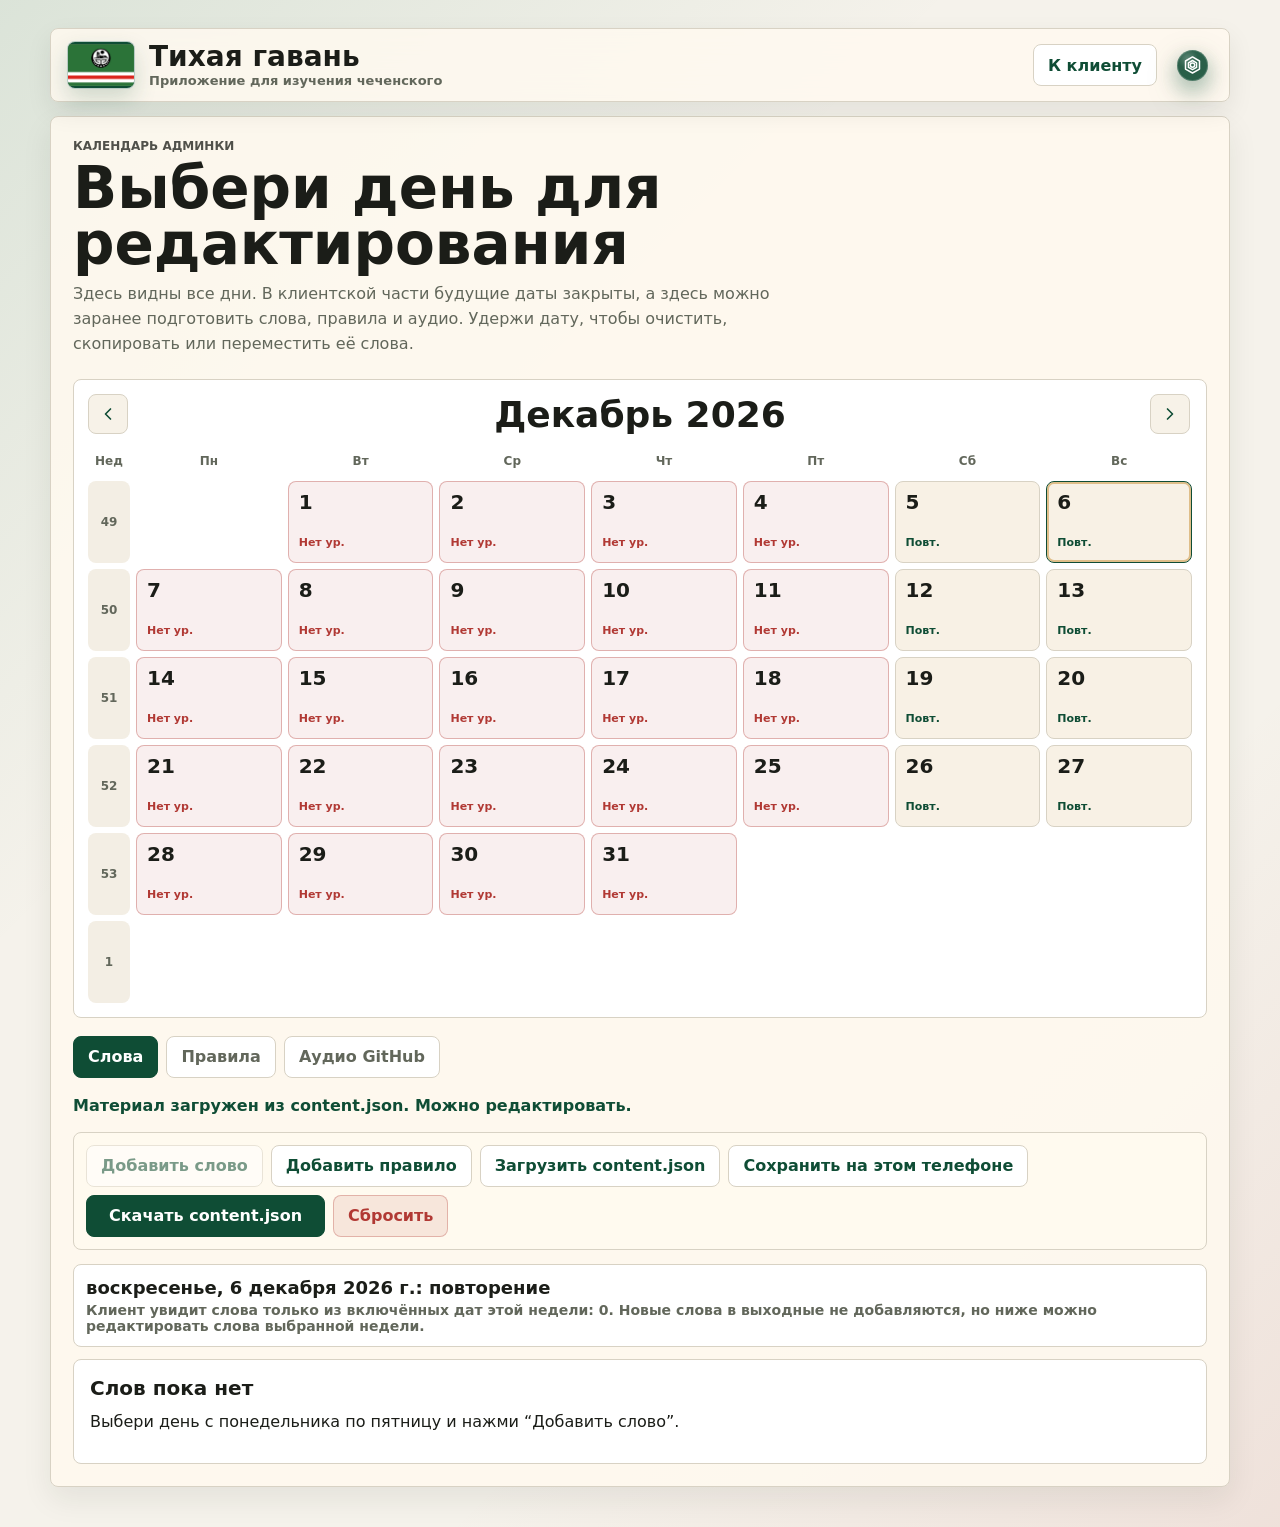
==== admin.html @ e3f19f4a "Move settings info to bottom" ====
<!doctype html>
<html lang="ru">
  <head>
    <meta charset="utf-8" />
    <meta name="viewport" content="width=device-width, initial-scale=1" />
    <meta name="description" content="Админ-панель приложения Тихая гавань." />
    <meta name="theme-color" content="#0f4d35" />
    <meta name="apple-mobile-web-app-capable" content="yes" />
    <meta name="apple-mobile-web-app-title" content="Тихая гавань" />
    <meta name="apple-mobile-web-app-status-bar-style" content="default" />
    <title>Тихая гавань: админка</title>
    <link rel="manifest" href="./manifest.webmanifest" />
    <link rel="icon" href="./icons/icon.svg" type="image/svg+xml" />
    <link rel="apple-touch-icon" sizes="192x192" href="./icons/icon-192.png" />
    <link rel="apple-touch-icon" sizes="512x512" href="./icons/icon-512.png" />
    <link rel="stylesheet" href="./styles.css?v=2.1.6" />
  </head>
  <body>
    <main class="app-shell admin-shell">
      <header class="brand-header" aria-label="Админ-панель">
        <img class="brand-flag" src="./icons/ichkeria-flag.png" alt="" aria-hidden="true" />
        <div class="brand-title">
          <strong>Тихая гавань</strong>
          <span>Приложение для изучения чеченского</span>
        </div>
        <a class="secondary-button admin-client-link" href="./index.html">К клиенту</a>
        <button id="open-settings" class="settings-button" type="button" aria-label="Открыть настройки">
          <svg viewBox="0 0 24 24" aria-hidden="true">
            <path d="M12 3.8 18.7 7.7v7.7L12 19.2l-6.7-3.8V7.7L12 3.8Z" />
            <path d="M12 7.2 15.9 9.4v4.4L12 16l-3.9-2.2V9.4L12 7.2Z" />
            <circle cx="12" cy="11.6" r="2.1" />
          </svg>
        </button>
      </header>

      <section class="calendar-screen admin-panel" aria-labelledby="admin-title">
        <div class="section-heading">
          <p class="eyebrow">Календарь админки</p>
          <h1 id="admin-title">Выбери день для редактирования</h1>
          <p>
            Здесь видны все дни. В клиентской части будущие даты закрыты, а здесь
            можно заранее подготовить слова, правила и аудио. Удержи дату, чтобы
            очистить, скопировать или переместить её слова.
          </p>
        </div>

        <div class="calendar-card">
          <div class="month-toolbar">
            <button id="admin-prev-month" class="icon-button" type="button" aria-label="Предыдущий месяц">
              <svg viewBox="0 0 24 24" aria-hidden="true">
                <path d="m15 18-6-6 6-6" />
              </svg>
            </button>
            <h2 id="admin-month-title"></h2>
            <button id="admin-next-month" class="icon-button" type="button" aria-label="Следующий месяц">
              <svg viewBox="0 0 24 24" aria-hidden="true">
                <path d="m9 18 6-6-6-6" />
              </svg>
            </button>
          </div>

          <div class="month-weekdays" aria-hidden="true">
            <span>Нед</span>
            <span>Пн</span>
            <span>Вт</span>
            <span>Ср</span>
            <span>Чт</span>
            <span>Пт</span>
            <span>Сб</span>
            <span>Вс</span>
          </div>
          <div id="admin-month-calendar" class="month-calendar" aria-label="Календарь месяца"></div>
        </div>

        <div class="admin-tabs" role="tablist" aria-label="Разделы админки">
          <button class="segment is-active" data-admin-tab="phrases" type="button">Слова</button>
          <button class="segment" data-admin-tab="sounds" type="button">Правила</button>
          <button class="segment" data-admin-tab="audio" type="button">Аудио GitHub</button>
        </div>

        <div id="admin-feedback" class="admin-feedback" aria-live="polite"></div>

        <div class="admin-actions admin-actions--top">
          <button id="add-phrase" class="secondary-button" type="button">Добавить слово</button>
          <button id="add-sound" class="secondary-button" type="button">Добавить правило</button>
          <label class="secondary-button import-button">
            Загрузить content.json
            <input id="import-content" type="file" accept="application/json,.json" />
          </label>
          <button id="save-content" class="secondary-button" type="button">Сохранить на этом телефоне</button>
          <button id="export-content" class="rules-button" type="button">Скачать content.json</button>
          <button id="reset-content" class="danger-button" type="button">Сбросить</button>
        </div>

        <div id="admin-day-summary" class="admin-day-summary"></div>
        <section id="admin-phrases" class="admin-section"></section>
        <section id="admin-sounds" class="admin-section is-hidden"></section>
        <section id="admin-audio" class="admin-section is-hidden">
          <div class="audio-help">
            <h2>Как привязать аудио</h2>
            <p>
              Загрузи файл в папку <code>audio/</code> репозитория
              <code>Unnamed00000/tihaya-gavan</code>, открой Raw-ссылку и вставь
              URL в нужное слово или звук. Пример:
              <code>https://raw.githubusercontent.com/Unnamed00000/tihaya-gavan/main/audio/salam.mp3</code>.
              После сохранения кнопка озвучки появится только там, где есть ссылка.
            </p>
          </div>
          <div id="admin-audio-list"></div>
        </section>
      </section>
    </main>

    <div id="date-action-modal" class="date-action-modal is-hidden" role="dialog" aria-modal="true" aria-labelledby="date-action-title">
      <div class="date-action-backdrop" data-close-date-action></div>
      <section class="date-action-sheet" aria-label="Действия с датой">
        <div>
          <p class="eyebrow">Действия с датой</p>
          <h2 id="date-action-title">Выбранный день</h2>
          <p id="date-action-note">Можно очистить урок или перенести слова на другую дату.</p>
        </div>
        <div class="date-action-buttons">
          <button id="clear-date-content" class="danger-button" type="button">Очистить</button>
          <button id="copy-date-content" class="secondary-button" type="button">Копировать</button>
          <button id="move-date-content" class="rules-button" type="button">Переместить</button>
        </div>
        <button id="close-date-action" class="secondary-button date-action-close" type="button">Отмена</button>
      </section>
    </div>

    <div id="settings-modal" class="settings-modal is-hidden" role="dialog" aria-modal="true" aria-labelledby="settings-title">
      <div class="settings-backdrop" data-close-settings></div>
      <section class="settings-sheet" aria-label="Настройки приложения">
        <div class="settings-head">
          <div>
            <p class="eyebrow">Настройки</p>
            <h2 id="settings-title">Тихая гавань</h2>
          </div>
          <button id="close-settings" class="icon-button" type="button" aria-label="Закрыть настройки">
            <svg viewBox="0 0 24 24" aria-hidden="true">
              <path d="M18 6 6 18M6 6l12 12" />
            </svg>
          </button>
        </div>

        <div class="setting-group">
          <div class="setting-label">
            <strong>Тема</strong>
            <span id="theme-value">Светлая</span>
          </div>
          <label class="setting-switch">
            <input id="theme-toggle" type="checkbox" />
            <span></span>
          </label>
        </div>

        <label class="setting-range">
          <span>
            <strong>Цвет</strong>
            <em id="color-value">Зелёный</em>
          </span>
          <input id="accent-range" type="range" min="0" max="4" step="1" value="0" />
        </label>

        <div class="setting-group">
          <div class="setting-label">
            <strong>Звук</strong>
            <span id="sound-toggle-value">Включён</span>
          </div>
          <label class="setting-switch">
            <input id="sound-toggle" type="checkbox" checked />
            <span></span>
          </label>
        </div>

        <label class="setting-range">
          <span>
            <strong>Громкость</strong>
            <em id="volume-value">80%</em>
          </span>
          <input id="volume-range" type="range" min="0" max="100" step="5" value="80" />
        </label>

        <div class="setting-group">
          <div class="setting-label">
            <strong>Вибрация</strong>
            <span id="vibration-toggle-value">Включена</span>
          </div>
          <label class="setting-switch">
            <input id="vibration-toggle" type="checkbox" checked />
            <span></span>
          </label>
        </div>

        <label class="setting-range">
          <span>
            <strong>Сила вибрации</strong>
            <em id="vibration-value">40%</em>
          </span>
          <input id="vibration-range" type="range" min="0" max="100" step="10" value="40" />
        </label>

        <div class="settings-info">
          <div>
            <span>Версия программы</span>
            <strong id="app-version">2.1.6</strong>
          </div>
          <div class="creator-box">
            <span>Создатель программы</span>
            <strong class="creator-note">
              <span>программа создавалась</span>
              <span>лично для</span>
              <span>Анны Погосян</span>
              <span class="creator-heart" aria-hidden="true">♥</span>
            </strong>
          </div>
        </div>
      </section>
    </div>

    <script defer src="./app.js?v=2.1.6"></script>
    <script defer src="./admin.js?v=2.1.6"></script>
  </body>
</html>
---- styles.css ----
:root {
  color-scheme: light;
  --bg: #f5f2eb;
  --ink: #1b1d18;
  --muted: #62675b;
  --line: #d8d2c4;
  --paper: #fffaf0;
  --paper-strong: #ffffff;
  --green: #1f7a52;
  --green-deep: #0f4d35;
  --accent-readable: #0f4d35;
  --red: #b13934;
  --pink: #d84f7d;
  --gold: #c78b2f;
  --shadow: 0 18px 50px rgba(31, 37, 29, 0.12);
  --radius: 8px;
}

body[data-theme="dark"] {
  color-scheme: dark;
  --bg: #111713;
  --ink: #f6f1e7;
  --muted: #b9c1b5;
  --line: #344237;
  --paper: #1b241e;
  --paper-strong: #222d26;
  --accent-readable: #8ce0b4;
  --pink: #ff9ab8;
  --shadow: 0 18px 50px rgba(0, 0, 0, 0.34);
}

* {
  box-sizing: border-box;
}

body {
  margin: 0;
  min-width: 320px;
  background:
    linear-gradient(135deg, rgba(31, 122, 82, 0.12), transparent 34%),
    linear-gradient(315deg, rgba(177, 57, 52, 0.09), transparent 30%),
    var(--bg);
  color: var(--ink);
  font-family:
    Inter,
    "Segoe UI",
    system-ui,
    -apple-system,
    BlinkMacSystemFont,
    sans-serif;
}

body[data-theme="dark"] {
  background:
    linear-gradient(135deg, rgba(43, 139, 94, 0.22), transparent 34%),
    linear-gradient(315deg, rgba(199, 139, 47, 0.12), transparent 32%),
    var(--bg);
}

button,
input {
  font: inherit;
}

input,
textarea,
select,
button {
  color: inherit;
}

input::placeholder,
textarea::placeholder {
  color: var(--muted);
  opacity: 0.82;
}

button {
  cursor: pointer;
}

button:disabled {
  cursor: not-allowed;
  opacity: 0.55;
}

.sr-only {
  position: absolute;
  width: 1px;
  height: 1px;
  padding: 0;
  margin: -1px;
  overflow: hidden;
  clip: rect(0, 0, 0, 0);
  white-space: nowrap;
  border: 0;
}

.is-hidden {
  display: none !important;
}

.app-shell {
  width: min(1180px, calc(100% - 32px));
  margin: 0 auto;
  padding: 28px 0 40px;
}

.brand-header {
  position: sticky;
  top: 10px;
  z-index: 20;
  display: flex;
  align-items: center;
  gap: 14px;
  min-height: 72px;
  margin-bottom: 14px;
  padding: 12px 16px;
  border: 1px solid var(--line);
  border-radius: var(--radius);
  background: rgba(255, 250, 240, 0.84);
  backdrop-filter: blur(16px);
  box-shadow: 0 10px 26px rgba(31, 37, 29, 0.08);
}

body[data-theme="dark"] .brand-header,
body[data-theme="dark"] .calendar-screen,
body[data-theme="dark"] .rules-screen,
body[data-theme="dark"] .lesson-content {
  background: rgba(27, 36, 30, 0.92);
}

.brand-flag {
  width: 68px;
  height: 48px;
  flex: 0 0 auto;
  border: 1px solid rgba(255, 255, 255, 0.7);
  border-radius: var(--radius);
  object-fit: contain;
  object-position: center;
  background: var(--green-deep);
  box-shadow: 0 10px 22px rgba(15, 77, 53, 0.18);
}

.brand-title {
  display: grid;
  flex: 1;
  gap: 2px;
  min-width: 0;
}

.brand-title span {
  color: var(--muted);
  font-size: 13px;
  font-weight: 800;
}

.brand-title strong {
  color: var(--ink);
  font-size: 28px;
  line-height: 1;
}

.install-button {
  min-height: 42px;
  padding: 0 14px;
  border: 1px solid var(--green-deep);
  border-radius: var(--radius);
  background: var(--green-deep);
  color: #ffffff;
  font-weight: 900;
}

.settings-button {
  position: relative;
  display: grid;
  place-items: center;
  width: 42px;
  aspect-ratio: 1;
  border: 0;
  border-radius: 50%;
  background: transparent;
  color: #ffffff;
  filter: drop-shadow(0 8px 14px rgba(15, 77, 53, 0.26));
  transition:
    transform 160ms ease,
    filter 160ms ease;
}

.settings-button::before {
  position: absolute;
  width: 31px;
  aspect-ratio: 1;
  border-radius: 50%;
  background:
    radial-gradient(circle at 35% 28%, rgba(255, 255, 255, 0.24), transparent 34%),
    rgba(15, 77, 53, 0.88);
  box-shadow:
    0 9px 20px rgba(15, 77, 53, 0.26),
    inset 0 0 0 1px rgba(255, 255, 255, 0.18);
  content: "";
}

.settings-button:active {
  transform: scale(0.96);
}

.settings-button svg {
  position: relative;
  width: 25px;
  height: 25px;
  fill: none;
  stroke: #ffffff;
  stroke-width: 1.45;
  stroke-linecap: round;
  stroke-linejoin: round;
}

.calendar-screen {
  min-height: calc(100vh - 134px);
  padding: 24px;
  border: 1px solid var(--line);
  border-radius: var(--radius);
  background: rgba(255, 250, 240, 0.88);
  box-shadow: 0 12px 30px rgba(31, 37, 29, 0.08);
}

.calendar-screen .section-heading {
  margin-bottom: 22px;
}

.calendar-screen h1 {
  margin-bottom: 10px;
  font-size: clamp(34px, 5vw, 58px);
}

.calendar-card {
  padding: 14px;
  border: 1px solid var(--line);
  border-radius: var(--radius);
  background: #ffffff;
}

.priority-rule {
  display: grid;
  grid-template-columns: minmax(0, 1fr) auto;
  gap: 14px;
  align-items: center;
  margin: 0 0 16px;
  padding: 16px;
  border: 1px solid rgba(199, 139, 47, 0.45);
  border-radius: var(--radius);
  background:
    linear-gradient(135deg, rgba(199, 139, 47, 0.18), rgba(31, 122, 82, 0.08)),
    var(--paper-strong);
}

.priority-rule h2 {
  margin-bottom: 6px;
  color: var(--ink);
  font-size: clamp(24px, 4vw, 34px);
  line-height: 1.04;
}

.priority-rule p:not(.eyebrow) {
  margin-bottom: 0;
  color: var(--muted);
  line-height: 1.45;
}

.priority-rule .rules-button {
  margin-top: 0;
  white-space: nowrap;
}

body[data-theme="dark"] .calendar-card,
body[data-theme="dark"] .priority-rule,
body[data-theme="dark"] .mentor-card,
body[data-theme="dark"] .study-panel,
body[data-theme="dark"] .quiz-panel,
body[data-theme="dark"] .letters-panel,
body[data-theme="dark"] .phrase-card,
body[data-theme="dark"] .sound-card,
body[data-theme="dark"] .question-card,
body[data-theme="dark"] .settings-sheet {
  background: var(--paper-strong);
}

body[data-theme="dark"] .calendar-day,
body[data-theme="dark"] .week-number,
body[data-theme="dark"] .icon-button,
body[data-theme="dark"] .audio-button,
body[data-theme="dark"] .back-button,
body[data-theme="dark"] .search-field,
body[data-theme="dark"] .mentor-name-card,
body[data-theme="dark"] .practice-box,
body[data-theme="dark"] .setting-switch span,
body[data-theme="dark"] .secondary-button,
body[data-theme="dark"] .answer-options button,
body[data-theme="dark"] .admin-field input,
body[data-theme="dark"] .admin-field textarea,
body[data-theme="dark"] .admin-field select,
body[data-theme="dark"] .audio-row input,
body[data-theme="dark"] .compact-stats div,
body[data-theme="dark"] .rhythm-grid span,
body[data-theme="dark"] .section-heading code {
  background: var(--paper);
}

body[data-theme="dark"] .day-pill {
  background: rgba(199, 139, 47, 0.2);
  color: #f2c36a;
}

body[data-theme="dark"] .calendar-day,
body[data-theme="dark"] .week-plan__day,
body[data-theme="dark"] .answer-options button,
body[data-theme="dark"] .admin-field input,
body[data-theme="dark"] .admin-field textarea,
body[data-theme="dark"] .admin-field select,
body[data-theme="dark"] .audio-row input {
  color: var(--ink);
}

body[data-theme="dark"] .calendar-day.is-locked,
body[data-theme="dark"] .week-plan__day.is-locked {
  border-color: var(--line);
  background: #28312a;
  color: #8f9b91;
}

body[data-theme="dark"] .calendar-day.is-locked span,
body[data-theme="dark"] .week-plan__day.is-locked span {
  color: #8f9b91;
}

body[data-theme="dark"] .calendar-day.is-selected,
body[data-theme="dark"] .week-plan__day.is-selected {
  background: rgba(31, 122, 82, 0.2);
}

body[data-theme="dark"] .calendar-day.is-review {
  background: rgba(199, 139, 47, 0.16);
}

body[data-theme="dark"] .calendar-day.is-disabled-day {
  border-color: rgba(177, 57, 52, 0.45);
  background: rgba(177, 57, 52, 0.12);
}

body[data-theme="dark"] .setting-switch span::after {
  background: var(--ink);
}

body[data-theme="dark"] .setting-switch input:checked + span {
  border-color: var(--green);
  background: var(--green);
}

body.settings-open {
  overflow: hidden;
}

.month-toolbar {
  display: grid;
  grid-template-columns: 42px minmax(0, 1fr) 42px;
  gap: 10px;
  align-items: center;
  margin-bottom: 12px;
}

.month-toolbar h2 {
  margin: 0;
  text-align: center;
  font-size: clamp(24px, 5vw, 36px);
}

.month-weekdays,
.month-calendar {
  display: grid;
  grid-template-columns: 42px repeat(7, minmax(0, 1fr));
  gap: 6px;
}

.month-weekdays {
  margin-bottom: 6px;
}

.month-weekdays span {
  display: grid;
  min-height: 28px;
  place-items: center;
  color: var(--muted);
  font-size: 12px;
  font-weight: 900;
}

.week-number {
  display: grid;
  min-height: 82px;
  place-items: center;
  border-radius: var(--radius);
  background: #f3eee4;
  color: var(--muted);
  font-size: 12px;
  font-weight: 900;
}

.calendar-day {
  display: grid;
  min-height: 82px;
  align-content: space-between;
  padding: 10px;
  border: 1px solid var(--line);
  border-radius: var(--radius);
  background: #fffdf8;
  color: var(--ink);
  text-align: left;
}

.calendar-day:disabled {
  cursor: not-allowed;
}

.calendar-day strong {
  font-size: 20px;
  line-height: 1;
}

.calendar-day span {
  min-height: 16px;
  color: var(--accent-readable);
  font-size: 11px;
  font-weight: 900;
}

.calendar-day.is-today {
  border-color: var(--gold);
  box-shadow: inset 0 0 0 2px rgba(199, 139, 47, 0.5);
}

.calendar-day.is-selected {
  border-color: var(--green-deep);
  background: rgba(31, 122, 82, 0.1);
}

.calendar-day.is-review {
  background: rgba(199, 139, 47, 0.12);
}

.calendar-day.is-locked {
  background: #eee8dc;
  color: #8a867e;
  opacity: 0.78;
}

.calendar-day.is-locked span {
  color: #8a867e;
}

.calendar-day.is-disabled-day {
  border-color: rgba(177, 57, 52, 0.35);
  background: rgba(177, 57, 52, 0.08);
}

.calendar-day.is-disabled-day span {
  color: var(--red);
}

.calendar-day.is-outside {
  visibility: hidden;
}

.rules-button {
  display: inline-flex;
  align-items: center;
  justify-content: center;
  min-height: 48px;
  margin-top: 18px;
  padding: 0 22px;
  border: 1px solid var(--green-deep);
  border-radius: var(--radius);
  background: var(--green-deep);
  color: #ffffff;
  font-weight: 900;
}

.calendar-actions {
  display: flex;
  flex-wrap: wrap;
  gap: 10px;
  margin-top: 14px;
}

.calendar-actions .rules-button,
.calendar-actions .secondary-button {
  min-height: 48px;
  margin-top: 0;
}

.history-screen {
  min-height: calc(100vh - 114px);
}

.history-list {
  display: grid;
  gap: 12px;
  margin-top: 14px;
}

.history-week {
  padding: 18px;
  border: 1px solid var(--line);
  border-radius: var(--radius);
  background: var(--paper-strong);
  box-shadow: 0 12px 30px rgba(31, 37, 29, 0.08);
}

.history-week__header {
  display: flex;
  align-items: start;
  justify-content: space-between;
  gap: 12px;
  margin-bottom: 14px;
}

.history-week h3 {
  margin: 0 0 4px;
  font-size: clamp(24px, 4vw, 34px);
  line-height: 1.05;
}

.history-week p:not(.eyebrow) {
  margin: 0;
  color: var(--muted);
  line-height: 1.45;
}

.history-word-list {
  display: grid;
  gap: 8px;
}

.history-word {
  display: grid;
  grid-template-columns: minmax(0, 1fr) auto;
  gap: 10px;
  align-items: center;
  padding: 12px;
  border: 1px solid var(--line);
  border-radius: var(--radius);
  background: var(--paper);
}

.history-word > div:first-child {
  display: grid;
  gap: 3px;
  min-width: 0;
}

.history-word span {
  color: var(--muted);
  font-size: 12px;
  font-weight: 900;
}

.history-word strong {
  color: var(--ink);
  font-size: 17px;
}

.history-word b {
  color: var(--accent-readable);
  font-size: 20px;
}

.history-word em {
  color: var(--muted);
  font-style: normal;
  line-height: 1.35;
}

.history-word__actions {
  display: flex;
  align-items: center;
  gap: 8px;
}

.history-learned {
  display: inline-flex;
  align-items: center;
  min-height: 32px;
  padding: 0 10px;
  border-radius: var(--radius);
  background: rgba(31, 122, 82, 0.12);
  color: var(--accent-readable) !important;
  white-space: nowrap;
}

.rules-screen .letters-panel {
  margin-top: 14px;
}

.lesson-topbar {
  display: flex;
  align-items: center;
  gap: 16px;
  margin-top: 14px;
  padding: 18px;
  border: 1px solid var(--line);
  border-radius: var(--radius);
  background: rgba(255, 250, 240, 0.86);
  box-shadow: 0 12px 30px rgba(31, 37, 29, 0.08);
}

.lesson-topbar h2 {
  margin-bottom: 4px;
  font-size: 28px;
}

.lesson-topbar p:last-child {
  margin-bottom: 0;
  color: var(--muted);
  line-height: 1.45;
}

.back-button {
  display: inline-flex;
  align-items: center;
  gap: 8px;
  min-height: 44px;
  padding: 0 14px;
  border: 1px solid var(--line);
  border-radius: var(--radius);
  background: #ffffff;
  color: var(--accent-readable);
  font-weight: 900;
  white-space: nowrap;
}

.back-button svg {
  width: 20px;
  height: 20px;
  fill: none;
  stroke: currentColor;
  stroke-width: 2;
  stroke-linecap: round;
  stroke-linejoin: round;
}

.eyebrow {
  margin: 0 0 8px;
  color: currentColor;
  font-size: 12px;
  font-weight: 800;
  letter-spacing: 0;
  text-transform: uppercase;
  opacity: 0.76;
}

h1,
h2,
h3,
p {
  margin-top: 0;
}

code {
  display: inline-grid;
  min-width: 24px;
  min-height: 24px;
  place-items: center;
  padding: 0 6px;
  border-radius: 6px;
  background: rgba(255, 255, 255, 0.2);
  color: inherit;
  font-weight: 900;
}

h1 {
  margin-bottom: 12px;
  font-size: clamp(32px, 6vw, 64px);
  line-height: 0.96;
  letter-spacing: 0;
}

.compact-stats {
  display: grid;
  grid-template-columns: repeat(2, minmax(0, 1fr));
  gap: 8px;
  margin-top: 18px;
}

.compact-stats div {
  display: grid;
  place-items: center;
  min-height: 74px;
  padding: 12px;
  border: 1px solid rgba(31, 122, 82, 0.2);
  border-radius: var(--radius);
  background: #ffffff;
}

.compact-stats strong {
  color: var(--accent-readable);
  font-size: 28px;
  line-height: 1;
}

.compact-stats span {
  color: var(--muted);
  font-size: 13px;
}

.letters-panel {
  margin-top: 14px;
  padding: 20px;
  border: 1px solid var(--line);
  border-radius: var(--radius);
  background: rgba(255, 250, 240, 0.86);
  box-shadow: 0 12px 30px rgba(31, 37, 29, 0.08);
}

.section-heading {
  max-width: 760px;
}

.section-heading h2 {
  margin-bottom: 8px;
  font-size: 30px;
  line-height: 1.1;
}

.section-heading p:not(.eyebrow) {
  margin-bottom: 18px;
  color: var(--muted);
  line-height: 1.55;
}

.section-heading code {
  background: #ffffff;
  color: var(--accent-readable);
  box-shadow: inset 0 0 0 1px var(--line);
}

.sound-grid {
  display: grid;
  grid-template-columns: repeat(4, minmax(0, 1fr));
  gap: 10px;
}

.sound-card {
  position: relative;
  min-height: 214px;
  padding: 14px;
  border: 1px solid var(--line);
  border-radius: var(--radius);
  background: var(--paper-strong);
}

.sound-card .sound-audio {
  position: absolute;
  top: 12px;
  right: 12px;
}

.sound-card__formula {
  display: inline-grid;
  min-height: 28px;
  place-items: center;
  padding: 0 10px;
  border-radius: 999px;
  background: rgba(31, 122, 82, 0.1);
  color: var(--accent-readable);
  font-size: 13px;
  font-weight: 900;
}

.sound-card h3 {
  margin: 16px 0 8px;
  color: var(--ink);
  font-size: 42px;
  line-height: 0.95;
}

.sound-card__hint,
.sound-card__example {
  color: var(--muted);
  font-size: 14px;
  line-height: 1.45;
}

.sound-card__example {
  margin-bottom: 0;
  color: var(--accent-readable);
  font-weight: 800;
}

.workspace {
  display: grid;
  grid-template-columns: 300px minmax(0, 1fr);
  grid-template-areas:
    "mentor study"
    "quiz study";
  gap: 16px;
  margin-top: 16px;
  align-items: start;
}

.mentor-card,
.study-panel,
.quiz-panel {
  border: 1px solid var(--line);
  border-radius: var(--radius);
  background: rgba(255, 250, 240, 0.82);
  box-shadow: 0 12px 30px rgba(31, 37, 29, 0.08);
}

.mentor-card {
  grid-area: mentor;
  padding: 20px;
}

.mentor-name-card {
  display: grid;
  align-content: center;
  min-height: 116px;
  margin-bottom: 18px;
  padding: 18px;
  overflow: hidden;
  border-radius: var(--radius);
  background:
    linear-gradient(135deg, rgba(31, 122, 82, 0.18), rgba(199, 139, 47, 0.16)),
    #ffffff;
}

.mentor-name-card span {
  color: var(--muted);
  font-size: 12px;
  font-weight: 800;
  text-transform: uppercase;
}

.mentor-name-card strong {
  margin-top: 8px;
  color: var(--accent-readable);
  font-size: 32px;
  line-height: 1.04;
}

.mentor-card h2,
.quiz-panel h2 {
  margin-bottom: 10px;
  font-size: 21px;
  line-height: 1.18;
}

.mentor-card p:not(.eyebrow) {
  color: var(--muted);
  line-height: 1.55;
}

.practice-box {
  margin-top: 18px;
  padding-top: 16px;
  border-top: 1px solid var(--line);
}

.practice-label {
  margin-bottom: 10px;
  color: var(--ink);
  font-weight: 800;
}

.rhythm-grid {
  display: grid;
  grid-template-columns: repeat(3, 1fr);
  gap: 6px;
}

.rhythm-grid span {
  display: grid;
  place-items: center;
  min-height: 42px;
  border-radius: var(--radius);
  background: #efe8db;
  color: var(--accent-readable);
  font-size: 13px;
  font-weight: 800;
}

.week-plan {
  margin-top: 18px;
  padding-top: 16px;
  border-top: 1px solid var(--line);
}

.week-plan__list {
  display: grid;
  gap: 8px;
}

.week-plan__day {
  display: flex;
  align-items: center;
  justify-content: space-between;
  min-height: 44px;
  padding: 8px 10px;
  border: 1px solid var(--line);
  border-radius: var(--radius);
  background: var(--paper-strong);
  color: var(--ink);
}

.week-plan__day:disabled {
  cursor: not-allowed;
}

.week-plan__day strong,
.week-plan__day span {
  line-height: 1;
}

.week-plan__day span {
  color: var(--muted);
  font-size: 13px;
  font-weight: 800;
}

.week-plan__day.is-today {
  border-color: var(--gold);
  box-shadow: inset 4px 0 0 var(--gold);
}

.week-plan__day.is-selected {
  border-color: var(--green-deep);
  background: rgba(31, 122, 82, 0.1);
}

.week-plan__day.is-locked {
  border-color: #e3ded3;
  background: #eee8dc;
  color: #8a867e;
  opacity: 0.72;
}

.week-plan__day.is-locked span {
  color: #8a867e;
}

.study-panel {
  grid-area: study;
  padding: 18px;
}

.toolbar {
  display: grid;
  grid-template-columns: minmax(220px, 1fr);
  gap: 12px;
  margin-bottom: 16px;
}

.search-field {
  position: relative;
  display: block;
}

.search-field svg {
  position: absolute;
  left: 14px;
  top: 50%;
  width: 20px;
  height: 20px;
  transform: translateY(-50%);
  fill: none;
  stroke: var(--muted);
  stroke-width: 2;
  stroke-linecap: round;
}

.search-field input {
  width: 100%;
  height: 48px;
  padding: 0 16px 0 44px;
  border: 1px solid var(--line);
  border-radius: var(--radius);
  background: var(--paper-strong);
  color: var(--ink);
  outline: none;
}

.search-field input:focus {
  border-color: var(--green);
  box-shadow: 0 0 0 3px rgba(31, 122, 82, 0.18);
}

.segmented {
  display: flex;
  gap: 6px;
  overflow-x: auto;
  padding-bottom: 2px;
}

.segment {
  min-height: 42px;
  padding: 0 14px;
  border: 1px solid var(--line);
  border-radius: var(--radius);
  background: var(--paper-strong);
  color: var(--muted);
  font-weight: 800;
  white-space: nowrap;
}

.segment.is-active {
  border-color: var(--green-deep);
  background: var(--green-deep);
  color: #ffffff;
}

.phrase-grid {
  display: grid;
  grid-template-columns: repeat(2, minmax(0, 1fr));
  gap: 12px;
}

.phrase-card {
  display: flex;
  min-height: 236px;
  flex-direction: column;
  padding: 16px;
  border: 1px solid var(--line);
  border-radius: var(--radius);
  background: var(--paper-strong);
}

.phrase-card__top {
  display: grid;
  grid-template-columns: minmax(0, max-content) auto 40px;
  align-items: center;
  gap: 8px;
}

.tag,
.day-pill {
  display: inline-grid;
  min-height: 26px;
  place-items: center;
  padding: 0 10px;
  border-radius: 999px;
  background: rgba(31, 122, 82, 0.1);
  color: var(--accent-readable);
  font-size: 12px;
  font-weight: 800;
}

.day-pill {
  justify-self: start;
  background: rgba(199, 139, 47, 0.14);
  color: #7a4f13;
}

.audio-button {
  justify-self: end;
}

.audio-button,
.icon-button {
  display: grid;
  place-items: center;
  width: 40px;
  aspect-ratio: 1;
  border: 1px solid var(--line);
  border-radius: var(--radius);
  background: #f7f2e8;
  color: var(--accent-readable);
}

.audio-button svg,
.icon-button svg {
  width: 20px;
  height: 20px;
  fill: none;
  stroke: currentColor;
  stroke-width: 2;
  stroke-linecap: round;
  stroke-linejoin: round;
}

.settings-modal {
  position: fixed;
  inset: 0;
  z-index: 30;
  display: grid;
  place-items: end center;
  padding: 18px;
}

.settings-backdrop {
  position: absolute;
  inset: 0;
  background: rgba(12, 17, 14, 0.58);
  backdrop-filter: blur(7px);
}

.settings-sheet {
  position: relative;
  width: min(460px, 100%);
  max-height: min(720px, calc(100vh - 36px));
  overflow-y: auto;
  padding: 18px;
  border: 1px solid var(--line);
  border-radius: var(--radius);
  background: var(--paper-strong);
  box-shadow: var(--shadow);
}

.settings-head {
  display: flex;
  align-items: start;
  justify-content: space-between;
  gap: 14px;
  margin-bottom: 16px;
}

.settings-head h2 {
  margin: 2px 0 0;
  font-size: 30px;
  line-height: 1;
}

.settings-info {
  display: grid;
  grid-template-columns: 1fr 1fr;
  gap: 8px;
  margin-top: 14px;
}

.settings-info div {
  min-height: 78px;
  padding: 12px;
  border: 1px solid var(--line);
  border-radius: var(--radius);
  background: var(--paper);
}

.settings-info span,
.setting-label span,
.setting-range em {
  display: block;
  color: var(--muted);
  font-size: 12px;
  font-style: normal;
  font-weight: 800;
}

.settings-info strong {
  display: block;
  margin-top: 6px;
  color: var(--ink);
  font-size: 17px;
}

.settings-info .creator-note {
  display: grid;
  gap: 2px;
  font-family:
    system-ui,
    -apple-system,
    BlinkMacSystemFont,
    "Segoe UI",
    sans-serif;
  color: var(--pink);
  font-size: 12px;
  font-weight: 700;
  line-height: 1.35;
  text-align: center;
}

.settings-info .creator-box {
  display: grid;
  place-items: center;
  text-align: center;
}

.settings-info .creator-note span {
  color: var(--pink);
  text-align: center;
}

.settings-info .creator-box > span {
  color: var(--muted);
  text-align: center;
}

.creator-heart {
  color: #e11d48;
  font-size: 16px;
  line-height: 1;
}

.setting-group,
.setting-range {
  display: grid;
  gap: 12px;
  padding: 14px 0;
  border-top: 1px solid var(--line);
}

.setting-group {
  grid-template-columns: 1fr auto;
  align-items: center;
}

.setting-label strong,
.setting-range strong {
  display: block;
  margin-bottom: 4px;
  color: var(--ink);
  font-size: 17px;
}

.setting-switch {
  position: relative;
  display: inline-flex;
  width: 62px;
  height: 36px;
}

.setting-switch input {
  position: absolute;
  opacity: 0;
}

.setting-switch span {
  position: absolute;
  inset: 0;
  border: 1px solid var(--line);
  border-radius: 999px;
  background: #e5dfd1;
  transition:
    background 160ms ease,
    border-color 160ms ease;
}

.setting-switch span::after {
  position: absolute;
  top: 4px;
  left: 4px;
  width: 26px;
  aspect-ratio: 1;
  border-radius: 50%;
  background: #ffffff;
  box-shadow: 0 4px 10px rgba(31, 37, 29, 0.18);
  content: "";
  transition: transform 160ms ease;
}

.setting-switch input:checked + span {
  border-color: var(--green-deep);
  background: var(--green-deep);
}

.setting-switch input:checked + span::after {
  transform: translateX(26px);
}

.setting-range span {
  display: flex;
  align-items: end;
  justify-content: space-between;
  gap: 12px;
}

.setting-range input {
  width: 100%;
  height: 34px;
  accent-color: var(--green-deep);
}

.russian {
  margin: 18px 0 8px;
  color: var(--muted);
  font-size: 14px;
  font-weight: 800;
}

.chechen {
  margin-bottom: 8px;
  color: var(--ink);
  font-size: 26px;
  line-height: 1.12;
}

.pronunciation {
  margin-bottom: 16px;
  color: var(--muted);
  line-height: 1.45;
}

.learned-toggle {
  min-height: 42px;
  margin-top: auto;
  border: 1px solid var(--green);
  border-radius: var(--radius);
  background: transparent;
  color: var(--accent-readable);
  font-weight: 800;
}

.learned-toggle.is-done {
  background: var(--green);
  color: #ffffff;
}

.quiz-panel {
  grid-area: quiz;
  padding: 18px;
}

.quiz-header {
  display: flex;
  align-items: start;
  justify-content: space-between;
  gap: 14px;
  margin-bottom: 14px;
}

.question-card {
  padding: 14px;
  border-radius: var(--radius);
  background: var(--paper-strong);
}

.question-russian {
  margin-bottom: 14px;
  color: var(--ink);
  font-size: 20px;
  font-weight: 800;
  line-height: 1.25;
}

.answer-options {
  display: grid;
  gap: 8px;
}

.answer-options button {
  min-height: 46px;
  padding: 10px 12px;
  border: 1px solid var(--line);
  border-radius: var(--radius);
  background: #f7f2e8;
  color: var(--ink);
  text-align: left;
  font-weight: 800;
}

.answer-options button.correct {
  border-color: var(--green);
  background: rgba(31, 122, 82, 0.13);
}

.answer-options button.wrong {
  border-color: var(--red);
  background: rgba(177, 57, 52, 0.12);
}

.quiz-feedback {
  min-height: 22px;
  margin: 12px 0 0;
  color: var(--accent-readable);
  font-weight: 800;
}

.admin-shell {
  max-width: 1280px;
}

.admin-panel {
  padding: 22px;
  border: 1px solid var(--line);
  border-radius: var(--radius);
  background: rgba(255, 250, 240, 0.88);
  box-shadow: 0 12px 30px rgba(31, 37, 29, 0.08);
}

.calendar-screen.admin-panel {
  display: block;
}

.admin-panel .calendar-card {
  margin-bottom: 18px;
}

.admin-tabs {
  display: flex;
  gap: 8px;
  margin: 18px 0;
  overflow-x: auto;
}

.admin-auth-actions {
  display: grid;
  justify-items: end;
  gap: 6px;
  margin-left: auto;
}

.admin-auth-actions span {
  color: var(--muted);
  font-size: 12px;
  font-weight: 900;
  text-align: right;
}

.admin-client-link {
  margin-left: auto;
  text-decoration: none;
  white-space: nowrap;
}

.admin-calendar-day {
  min-height: 82px;
}

.admin-calendar-day:disabled {
  opacity: 1;
}

.admin-day-summary {
  display: grid;
  gap: 4px;
  margin-bottom: 12px;
  padding: 12px;
  border: 1px solid var(--line);
  border-radius: var(--radius);
  background: var(--paper-strong);
}

.admin-day-toggle {
  position: relative;
  display: flex;
  align-items: center;
  justify-content: space-between;
  gap: 14px;
  margin-top: 8px;
  padding-top: 12px;
  border-top: 1px solid var(--line);
}

.admin-day-toggle > span {
  display: grid;
  gap: 3px;
  color: var(--ink);
}

.admin-day-toggle b {
  font-size: 15px;
}

.admin-day-toggle em {
  color: var(--muted);
  font-size: 13px;
  font-style: normal;
  line-height: 1.35;
}

.admin-day-toggle input {
  position: absolute;
  opacity: 0;
}

.admin-day-toggle i {
  position: relative;
  flex: 0 0 62px;
  width: 62px;
  height: 36px;
  border: 1px solid var(--line);
  border-radius: 999px;
  background: #e5dfd1;
  transition:
    background 160ms ease,
    border-color 160ms ease;
}

.admin-day-toggle i::after {
  position: absolute;
  top: 4px;
  left: 4px;
  width: 26px;
  aspect-ratio: 1;
  border-radius: 50%;
  background: #ffffff;
  box-shadow: 0 4px 10px rgba(31, 37, 29, 0.18);
  content: "";
  transition: transform 160ms ease;
}

.admin-day-toggle input:checked + i {
  border-color: var(--green-deep);
  background: var(--green-deep);
}

.admin-day-toggle input:checked + i::after {
  transform: translateX(26px);
}

body[data-theme="dark"] .admin-day-toggle i {
  background: var(--paper);
}

body[data-theme="dark"] .admin-day-toggle i::after {
  background: var(--ink);
}

body[data-theme="dark"] .admin-day-toggle input:checked + i {
  border-color: var(--green);
  background: var(--green);
}

.admin-day-summary strong {
  font-size: 18px;
}

.admin-day-summary span {
  color: var(--muted);
  font-size: 14px;
  font-weight: 800;
}

.import-button {
  position: relative;
  overflow: hidden;
}

.import-button input {
  position: absolute;
  inset: 0;
  cursor: pointer;
  opacity: 0;
}

.admin-feedback {
  min-height: 24px;
  margin-bottom: 12px;
  color: var(--accent-readable);
  font-weight: 900;
}

.date-action-modal {
  position: fixed;
  inset: 0;
  z-index: 38;
  display: grid;
  place-items: end center;
  padding: 16px;
}

.date-action-backdrop {
  position: absolute;
  inset: 0;
  background: rgba(9, 14, 11, 0.48);
}

.date-action-sheet {
  position: relative;
  z-index: 1;
  width: min(520px, 100%);
  padding: 18px;
  border: 1px solid var(--line);
  border-radius: 16px 16px var(--radius) var(--radius);
  background: var(--paper-strong);
  box-shadow: var(--shadow);
}

.date-action-sheet h2 {
  margin: 0 0 6px;
  font-size: 25px;
  line-height: 1.1;
}

.date-action-sheet p:not(.eyebrow) {
  margin: 0;
  color: var(--muted);
  line-height: 1.45;
}

.date-action-buttons {
  display: grid;
  grid-template-columns: repeat(3, minmax(0, 1fr));
  gap: 8px;
  margin-top: 16px;
}

.date-action-buttons .rules-button {
  min-height: 42px;
  margin-top: 0;
}

.date-action-close {
  width: 100%;
  margin-top: 8px;
}

.admin-section {
  display: grid;
  gap: 12px;
}

.admin-edit-card {
  position: relative;
  padding: 16px;
  border: 1px solid var(--line);
  border-radius: var(--radius);
  background: #ffffff;
}

.admin-word-number {
  position: absolute;
  top: 12px;
  right: 12px;
  display: grid;
  width: 34px;
  aspect-ratio: 1;
  place-items: center;
  border: 1px solid rgba(31, 122, 82, 0.24);
  border-radius: 50%;
  background: rgba(31, 122, 82, 0.1);
  color: var(--accent-readable);
  font-size: 14px;
  font-weight: 900;
}

.admin-edit-card h2 {
  padding-right: 44px;
}

.admin-edit-card h2,
.audio-help h2 {
  margin-bottom: 12px;
  font-size: 20px;
}

.admin-field-grid {
  display: grid;
  grid-template-columns: repeat(2, minmax(0, 1fr));
  gap: 10px;
  margin-bottom: 12px;
}

.admin-field {
  display: grid;
  gap: 6px;
}

.admin-field span,
.audio-row span {
  color: var(--muted);
  font-size: 13px;
  font-weight: 900;
}

.admin-field input,
.admin-field textarea,
.admin-field select,
.audio-row input {
  width: 100%;
  min-height: 42px;
  padding: 9px 10px;
  border: 1px solid var(--line);
  border-radius: var(--radius);
  background: #fffdf8;
  color: var(--ink);
  outline: none;
}

.admin-field textarea {
  min-height: 92px;
  resize: vertical;
}

.admin-field input:focus,
.admin-field textarea:focus,
.admin-field select:focus,
.audio-row input:focus {
  border-color: var(--green);
  box-shadow: 0 0 0 3px rgba(31, 122, 82, 0.16);
}

.admin-actions {
  position: sticky;
  bottom: 0;
  display: flex;
  flex-wrap: wrap;
  gap: 8px;
  margin-top: 18px;
  padding: 12px;
  border: 1px solid var(--line);
  border-radius: var(--radius);
  background: rgba(255, 250, 240, 0.95);
}

body[data-theme="dark"] .admin-actions {
  background: rgba(27, 36, 30, 0.96);
}

.admin-actions--top {
  position: static;
  margin: 12px 0 14px;
}

.admin-actions .rules-button {
  min-height: 42px;
  margin-top: 0;
}

.secondary-button,
.danger-button {
  display: inline-flex;
  align-items: center;
  justify-content: center;
  min-height: 42px;
  padding: 0 14px;
  border-radius: var(--radius);
  font-weight: 900;
}

.secondary-button {
  border: 1px solid var(--line);
  background: #ffffff;
  color: var(--accent-readable);
}

.danger-button {
  border: 1px solid rgba(177, 57, 52, 0.3);
  background: rgba(177, 57, 52, 0.1);
  color: var(--red);
}

.audio-help {
  margin-bottom: 12px;
  padding: 14px;
  border: 1px solid var(--line);
  border-radius: var(--radius);
  background: #ffffff;
}

.audio-help p {
  margin-bottom: 0;
  color: var(--muted);
  line-height: 1.5;
}

#admin-audio-list {
  display: grid;
  gap: 8px;
}

.audio-row {
  display: grid;
  grid-template-columns: 220px minmax(0, 1fr) auto;
  gap: 8px;
  align-items: center;
  padding: 10px;
  border: 1px solid var(--line);
  border-radius: var(--radius);
  background: #ffffff;
}

body[data-theme="dark"] .admin-panel,
body[data-theme="dark"] .admin-edit-card,
body[data-theme="dark"] .audio-help,
body[data-theme="dark"] .audio-row,
body[data-theme="dark"] .admin-day-summary {
  background: var(--paper-strong);
}

@media (max-width: 980px) {
  .workspace {
    grid-template-columns: 1fr;
    grid-template-areas:
      "mentor"
      "study"
      "quiz";
  }

  .phrase-grid {
    grid-template-columns: repeat(2, minmax(0, 1fr));
  }

  .sound-grid {
    grid-template-columns: repeat(2, minmax(0, 1fr));
  }

  .admin-field-grid,
  .audio-row {
    grid-template-columns: 1fr;
  }

  .date-action-buttons {
    grid-template-columns: 1fr;
  }

}

@media (max-width: 640px) {
  .app-shell {
    width: min(100% - 20px, 1180px);
    padding-top: 10px;
  }

  .brand-header {
    min-height: 64px;
    padding: 10px 12px;
  }

  .admin-shell .brand-header {
    align-items: start;
  }

  .admin-auth-actions {
    gap: 5px;
  }

  .admin-auth-actions span {
    max-width: 120px;
    font-size: 10px;
    line-height: 1.2;
  }

  .admin-client-link {
    margin-left: 0;
  }

  .brand-title strong {
    font-size: 23px;
  }

  .brand-title span {
    font-size: 12px;
  }

  .install-button {
    min-height: 38px;
    padding: 0 10px;
  }

  .settings-button {
    width: 40px;
    flex: 0 0 auto;
  }

  .settings-button::before {
    width: 29px;
  }

  .settings-button svg {
    width: 23px;
    height: 23px;
  }

  .settings-modal {
    padding: 10px;
  }

  .settings-sheet {
    max-height: calc(100vh - 20px);
    padding: 16px;
  }

  .settings-head h2 {
    font-size: 26px;
  }

  .settings-info {
    grid-template-columns: 1fr;
  }

  .calendar-screen {
    min-height: calc(100vh - 96px);
    padding: 14px;
  }

  .calendar-card {
    margin-inline: -6px;
    padding: 10px;
  }

  .priority-rule {
    grid-template-columns: 1fr;
    padding: 14px;
  }

  .priority-rule .rules-button {
    width: 100%;
  }

  .calendar-actions {
    display: grid;
  }

  .calendar-actions .rules-button,
  .calendar-actions .secondary-button {
    width: 100%;
  }

  .month-weekdays,
  .month-calendar {
    grid-template-columns: 32px repeat(7, minmax(0, 1fr));
    gap: 4px;
  }

  .month-weekdays span {
    font-size: 10px;
  }

  .week-number,
  .calendar-day {
    min-height: 56px;
    padding: 7px 5px;
  }

  .calendar-day strong {
    font-size: 16px;
  }

  .calendar-day span {
    font-size: 9px;
  }

  .lesson-topbar {
    display: grid;
  }

  .history-week__header,
  .history-word {
    grid-template-columns: 1fr;
  }

  .history-week__header {
    display: grid;
  }

  .history-week__header .secondary-button {
    width: 100%;
  }

  .history-word__actions {
    justify-content: space-between;
  }

  h1 {
    font-size: 38px;
  }

  .phrase-grid {
    grid-template-columns: 1fr;
  }

  .section-heading h2 {
    font-size: 25px;
  }

  .sound-grid {
    grid-template-columns: 1fr;
  }

  .segmented {
    margin-inline: -2px;
  }
}
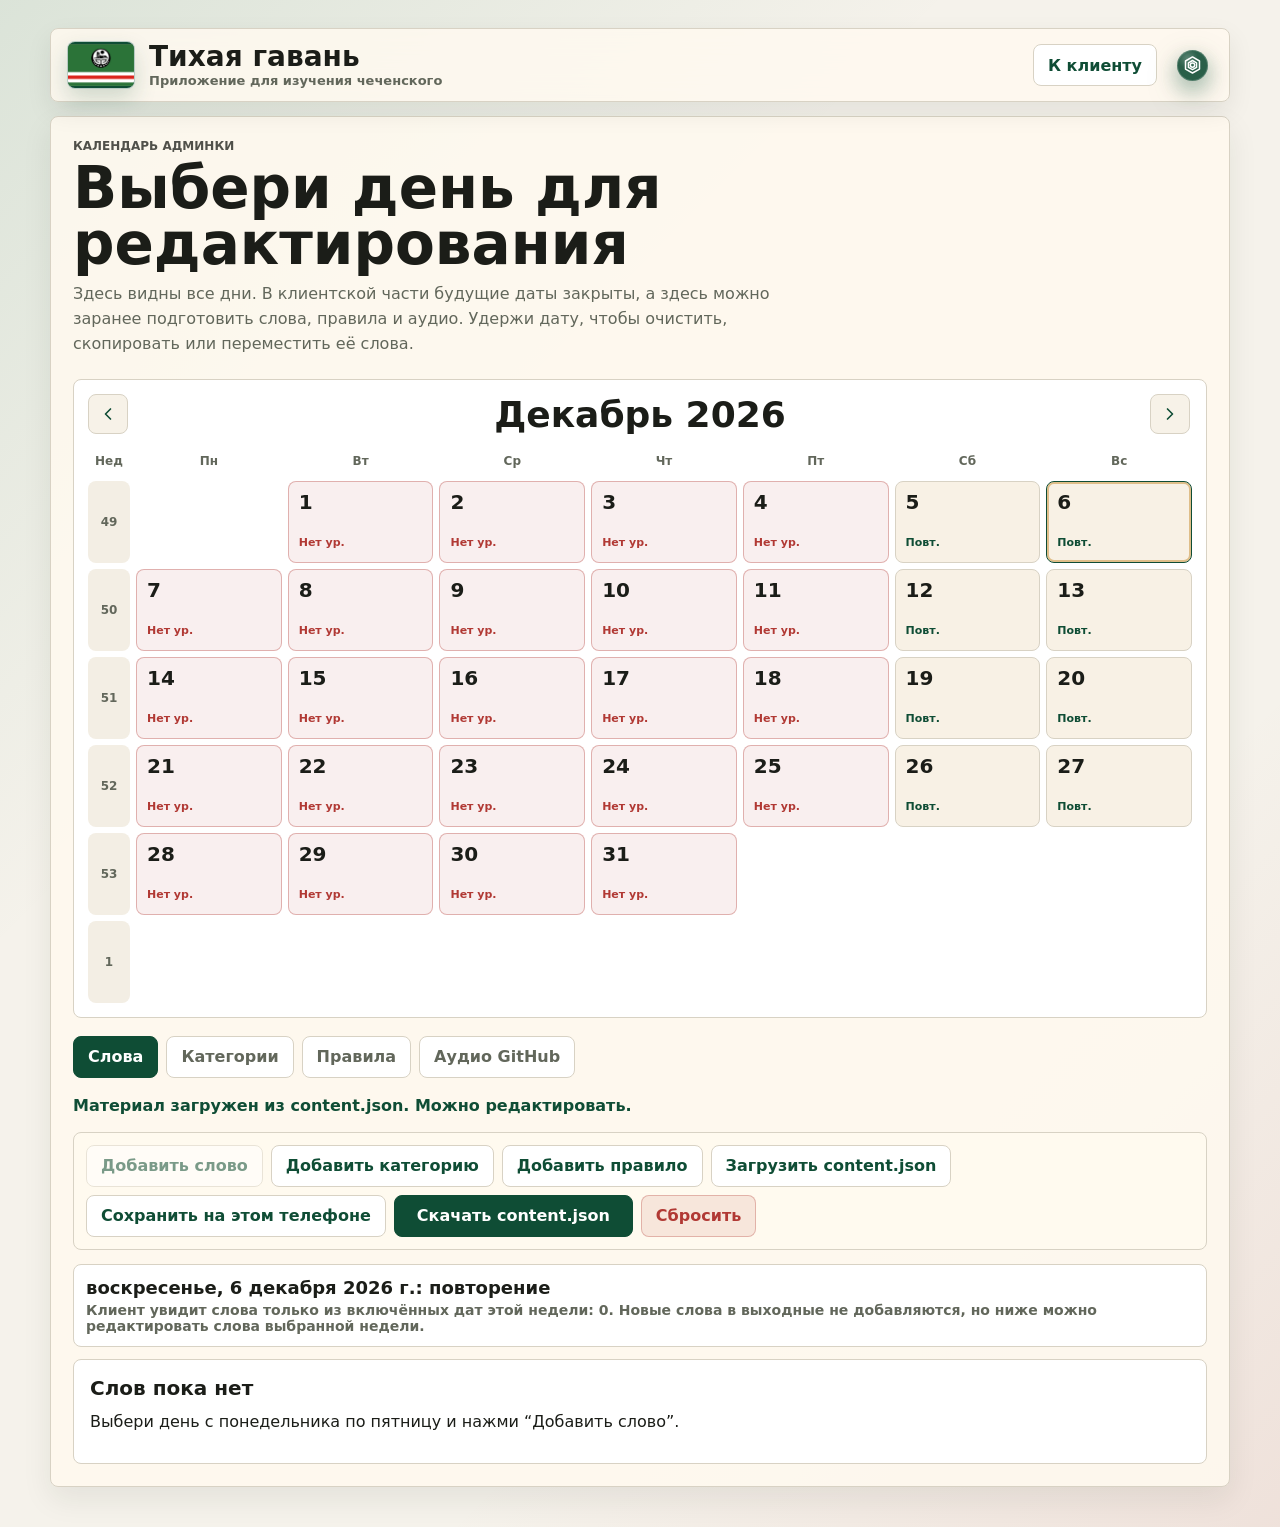
==== commit cf6eed01: "Add editable word categories" ====
--- a/admin.html
+++ b/admin.html
@@ -13,7 +13,7 @@
     <link rel="icon" href="./icons/icon.svg" type="image/svg+xml" />
     <link rel="apple-touch-icon" sizes="192x192" href="./icons/icon-192.png" />
     <link rel="apple-touch-icon" sizes="512x512" href="./icons/icon-512.png" />
-    <link rel="stylesheet" href="./styles.css?v=2.1.6" />
+    <link rel="stylesheet" href="./styles.css?v=2.2.2" />
   </head>
   <body>
     <main class="app-shell admin-shell">
@@ -74,6 +74,7 @@
 
         <div class="admin-tabs" role="tablist" aria-label="Разделы админки">
           <button class="segment is-active" data-admin-tab="phrases" type="button">Слова</button>
+          <button class="segment" data-admin-tab="categories" type="button">Категории</button>
           <button class="segment" data-admin-tab="sounds" type="button">Правила</button>
           <button class="segment" data-admin-tab="audio" type="button">Аудио GitHub</button>
         </div>
@@ -82,6 +83,7 @@
 
         <div class="admin-actions admin-actions--top">
           <button id="add-phrase" class="secondary-button" type="button">Добавить слово</button>
+          <button id="add-category" class="secondary-button" type="button">Добавить категорию</button>
           <button id="add-sound" class="secondary-button" type="button">Добавить правило</button>
           <label class="secondary-button import-button">
             Загрузить content.json
@@ -94,6 +96,7 @@
 
         <div id="admin-day-summary" class="admin-day-summary"></div>
         <section id="admin-phrases" class="admin-section"></section>
+        <section id="admin-categories" class="admin-section is-hidden"></section>
         <section id="admin-sounds" class="admin-section is-hidden"></section>
         <section id="admin-audio" class="admin-section is-hidden">
           <div class="audio-help">
@@ -117,14 +120,49 @@
         <div>
           <p class="eyebrow">Действия с датой</p>
           <h2 id="date-action-title">Выбранный день</h2>
-          <p id="date-action-note">Можно очистить урок или перенести слова на другую дату.</p>
+          <p id="date-action-note">Можно полностью очистить дату или перенести слова на другую дату.</p>
         </div>
         <div class="date-action-buttons">
-          <button id="clear-date-content" class="danger-button" type="button">Очистить</button>
+          <button id="clear-date-content" class="danger-button" type="button">Очистить дату</button>
           <button id="copy-date-content" class="secondary-button" type="button">Копировать</button>
           <button id="move-date-content" class="rules-button" type="button">Переместить</button>
         </div>
         <button id="close-date-action" class="secondary-button date-action-close" type="button">Отмена</button>
+      </section>
+    </div>
+
+    <div id="clear-confirm-modal" class="date-action-modal is-hidden" role="dialog" aria-modal="true" aria-labelledby="clear-confirm-title">
+      <div class="date-action-backdrop" data-close-clear-confirm></div>
+      <section class="date-action-sheet" aria-label="Подтверждение очистки">
+        <div>
+          <p class="eyebrow">Подтверждение</p>
+          <h2 id="clear-confirm-title">Полностью очистить дату?</h2>
+          <p id="clear-confirm-note">Все слова выбранной даты будут удалены, а урок выключится.</p>
+        </div>
+        <div class="date-action-buttons date-action-buttons--confirm">
+          <button id="confirm-clear-date" class="danger-button" type="button">Да, очистить дату</button>
+          <button id="cancel-clear-date" class="secondary-button" type="button">Отмена</button>
+        </div>
+      </section>
+    </div>
+
+    <div id="transfer-date-modal" class="date-action-modal is-hidden" role="dialog" aria-modal="true" aria-labelledby="transfer-date-title">
+      <div class="date-action-backdrop" data-close-transfer-date></div>
+      <section class="date-action-sheet" aria-label="Выбор даты">
+        <div>
+          <p class="eyebrow">Дата назначения</p>
+          <h2 id="transfer-date-title">Куда перенести слова?</h2>
+          <p id="transfer-date-note">Выбери рабочий день с понедельника по пятницу.</p>
+        </div>
+        <label class="admin-field transfer-date-field">
+          <span>Дата</span>
+          <input id="transfer-date-input" type="date" />
+        </label>
+        <div class="date-action-buttons date-action-buttons--confirm">
+          <button id="confirm-transfer-date" class="rules-button" type="button">Выполнить</button>
+          <button id="pick-transfer-on-calendar" class="secondary-button" type="button">Выбрать на календаре</button>
+          <button id="cancel-transfer-date" class="secondary-button" type="button">Отмена</button>
+        </div>
       </section>
     </div>
 
@@ -203,14 +241,14 @@
         <div class="settings-info">
           <div>
             <span>Версия программы</span>
-            <strong id="app-version">2.1.6</strong>
+            <strong id="app-version">2.2.2</strong>
           </div>
           <div class="creator-box">
             <span>Создатель программы</span>
             <strong class="creator-note">
               <span>программа создавалась</span>
               <span>лично для</span>
-              <span>Анны Погосян</span>
+              <span>Анны</span>
               <span class="creator-heart" aria-hidden="true">♥</span>
             </strong>
           </div>
@@ -218,7 +256,7 @@
       </section>
     </div>
 
-    <script defer src="./app.js?v=2.1.6"></script>
-    <script defer src="./admin.js?v=2.1.6"></script>
+    <script defer src="./app.js?v=2.2.2"></script>
+    <script defer src="./admin.js?v=2.2.2"></script>
   </body>
 </html>
--- a/styles.css
+++ b/styles.css
@@ -1422,6 +1422,7 @@
 
 .admin-calendar-day {
   min-height: 82px;
+  touch-action: manipulation;
 }
 
 .admin-calendar-day:disabled {
@@ -1548,6 +1549,24 @@
   font-weight: 900;
 }
 
+body[data-admin-date-action="copy"] .admin-feedback,
+body[data-admin-date-action="move"] .admin-feedback {
+  padding: 10px 12px;
+  border: 1px solid rgba(31, 122, 82, 0.28);
+  border-radius: var(--radius);
+  background: rgba(31, 122, 82, 0.1);
+}
+
+.month-calendar.is-picking-target .calendar-day:not(.is-outside):not(.is-review) {
+  border-color: var(--green);
+  box-shadow: 0 0 0 2px rgba(31, 122, 82, 0.16);
+}
+
+.month-calendar.is-picking-target .calendar-day.is-selected {
+  border-color: var(--gold);
+  box-shadow: inset 0 0 0 2px rgba(199, 139, 47, 0.55);
+}
+
 .date-action-modal {
   position: fixed;
   inset: 0;
@@ -1593,9 +1612,21 @@
   margin-top: 16px;
 }
 
+.date-action-buttons--confirm {
+  grid-template-columns: repeat(3, minmax(0, 1fr));
+}
+
 .date-action-buttons .rules-button {
   min-height: 42px;
   margin-top: 0;
+}
+
+.transfer-date-field {
+  margin-top: 14px;
+}
+
+.transfer-date-field input {
+  min-height: 46px;
 }
 
 .date-action-close {
@@ -1642,6 +1673,13 @@
   font-size: 20px;
 }
 
+.admin-helper-card p,
+.admin-category-meta {
+  margin: 0 0 12px;
+  color: var(--muted);
+  line-height: 1.45;
+}
+
 .admin-field-grid {
   display: grid;
   grid-template-columns: repeat(2, minmax(0, 1fr));
